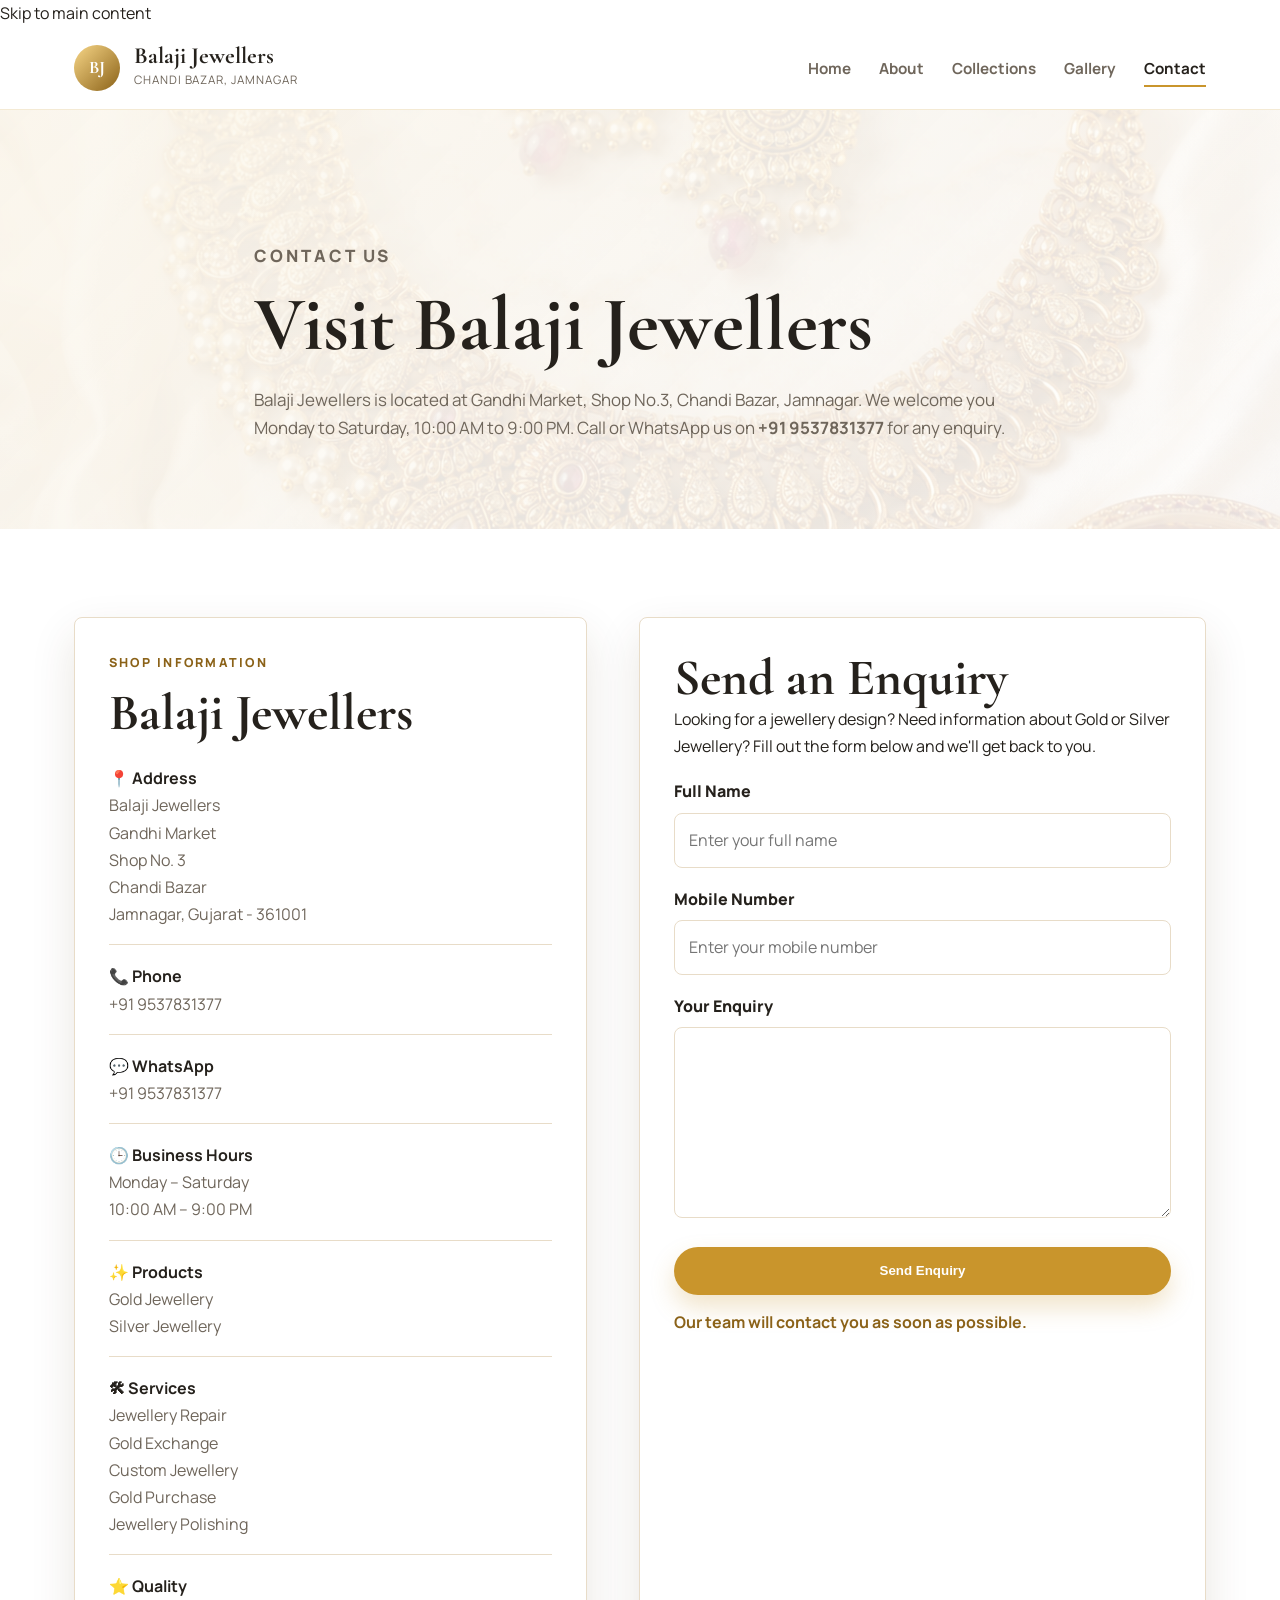
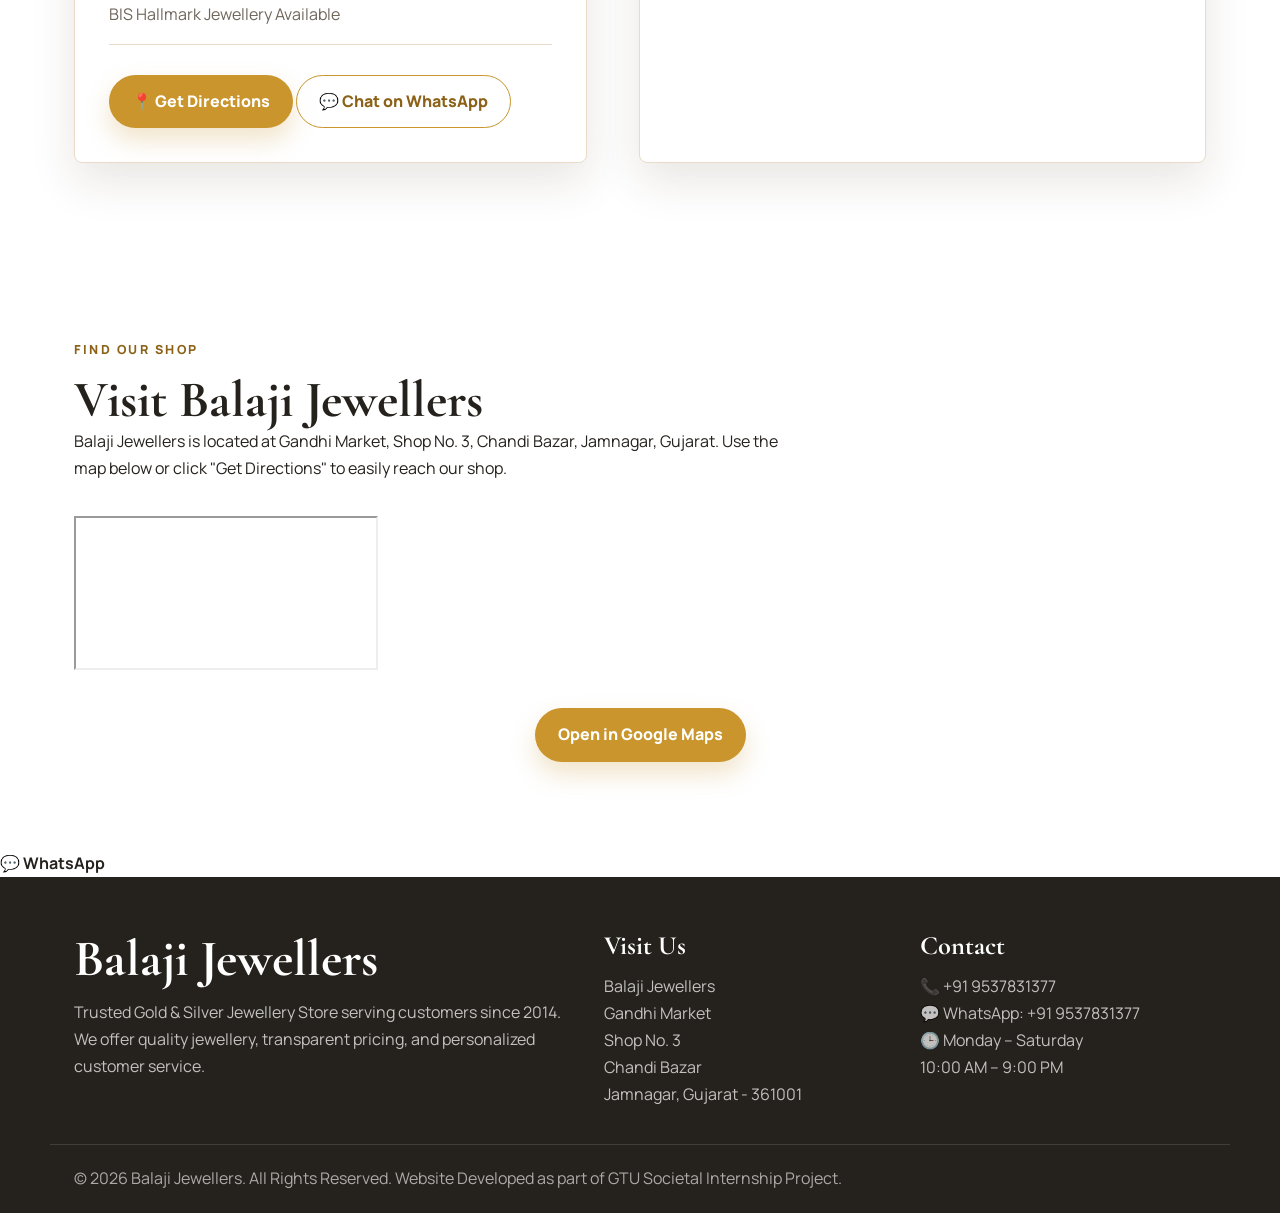
==== contact.html @ a7119f6e "Add files via upload" ====
<!DOCTYPE html>
<html lang="en">

<head>

  <meta charset="UTF-8">

  <meta name="viewport" content="width=device-width, initial-scale=1.0">

  <meta name="description"
    content="Contact Balaji Jewellers, Gandhi Market, Shop No.3, Chandi Bazar, Jamnagar. Visit our jewellery store or contact us for Gold & Silver jewellery, jewellery repair, custom jewellery, and gold exchange.">

  <title>Contact Balaji Jewellers | Chandi Bazar, Jamnagar</title>

  <link rel="preconnect" href="https://fonts.googleapis.com">

  <link rel="preconnect" href="https://fonts.gstatic.com" crossorigin>

  <link
    href="https://fonts.googleapis.com/css2?family=Cormorant+Garamond:wght@500;600;700&family=Manrope:wght@400;500;600;700&display=swap"
    rel="stylesheet">

  <link rel="stylesheet" href="css/style.css">

</head>

<body>

  <a class="skip-link" href="#main-content">

    Skip to main content

  </a>

  <header class="site-header">

    <nav class="navbar container" aria-label="Main navigation">

      <a class="brand" href="index.html" aria-label="Balaji Jewellers Home">

        <span class="brand-mark">BJ</span>

        <span>

          <strong>Balaji Jewellers</strong>

          <small>Chandi Bazar, Jamnagar</small>

        </span>

      </a>

      <button class="nav-toggle" type="button" aria-label="Open navigation" aria-expanded="false"
        aria-controls="primary-navigation">

        <span></span>

        <span></span>

        <span></span>

      </button>

      <ul class="nav-links" id="primary-navigation">

        <li><a href="index.html">Home</a></li>

        <li><a href="about.html">About</a></li>

        <li><a href="collections.html">Collections</a></li>

        <li><a href="gallery.html">Gallery</a></li>

        <li><a class="active" href="contact.html">Contact</a></li>

      </ul>

    </nav>

  </header>

  <main id="main-content">

    <section class="page-hero">

      <div class="container narrow reveal">

        <p class="eyebrow">

          Contact Us

        </p>

        <h1>

          Visit Balaji Jewellers

        </h1>

        <p>

          Balaji Jewellers is located at Gandhi Market,
          Shop No.3,
          Chandi Bazar,
          Jamnagar.

          We welcome you Monday to Saturday,
          10:00 AM to 9:00 PM.

          Call or WhatsApp us on

          <strong>+91 9537831377</strong>

          for any enquiry.

        </p>

      </div>

    </section>

    <section class="section contact-section">

      <div class="container contact-grid">

        <!-- Shop Details -->

        <section class="contact-panel reveal">

          <p class="eyebrow">

            Shop Information

          </p>

          <h2>

            Balaji Jewellers

          </h2>

          <ul class="contact-list">

            <li>

              <strong>📍 Address</strong>

              <span>

                Balaji Jewellers

                <br>

                Gandhi Market

                <br>

                Shop No. 3

                <br>

                Chandi Bazar

                <br>

                Jamnagar, Gujarat - 361001

              </span>

            </li>

            <li>

              <strong>📞 Phone</strong>

              <span>

                <a href="tel:+919537831377">

                  +91 9537831377

                </a>

              </span>

            </li>

            <li>

              <strong>💬 WhatsApp</strong>

              <span>

                <a href="https://wa.me/919537831377" target="_blank">

                  +91 9537831377

                </a>

              </span>

            </li>

            <li>

              <strong>🕒 Business Hours</strong>

              <span>

                Monday – Saturday

                <br>

                10:00 AM – 9:00 PM

              </span>

            </li>

            <li>

              <strong>✨ Products</strong>

              <span>

                Gold Jewellery

                <br>

                Silver Jewellery

              </span>

            </li>

            <li>

              <strong>🛠 Services</strong>

              <span>

                Jewellery Repair

                <br>

                Gold Exchange

                <br>

                Custom Jewellery

                <br>

                Gold Purchase

                <br>

                Jewellery Polishing

              </span>

            </li>

            <li>

              <strong>⭐ Quality</strong>

              <span>

                BIS Hallmark Jewellery Available

              </span>

            </li>

          </ul>

          <div style="margin-top:30px;">

            <a class="btn btn-primary" href="https://maps.app.goo.gl/PaVzjtN35CjSpVnx8" target="_blank">

              📍 Get Directions

            </a>

            <a class="btn btn-outline" href="https://wa.me/919537831377" target="_blank">

              💬 Chat on WhatsApp

            </a>

          </div>

        </section>

        <!-- Contact Form -->

        <form class="contact-form reveal reveal-delay-1">

          <h2>

            Send an Enquiry

          </h2>

          <p>

            Looking for a jewellery design?

            Need information about Gold or Silver Jewellery?

            Fill out the form below and we'll get back to you.

          </p>

          <label for="name">

            Full Name

          </label>

          <input id="name" name="name" type="text" placeholder="Enter your full name" required>

          <label for="phone">

            Mobile Number

          </label>

          <input id="phone" name="phone" type="tel" placeholder="Enter your mobile number" required>

          <label for="message">

            Your Enquiry

          </label>

          <textarea id="message" name="message" rows="6"
            placeholder="Tell us what jewellery or service you are looking for..." required>

</textarea>

          <button class="btn btn-primary" type="submit">

            Send Enquiry

          </button>

          <p class="form-note">

            Our team will contact you as soon as possible.

          </p>

        </form>

      </div>

    </section>

    <section class="section map-section">

      <div class="container">

        <div class="section-heading reveal">

          <p class="eyebrow">

            Find Our Shop

          </p>

          <h2>

            Visit Balaji Jewellers

          </h2>

          <p>

            Balaji Jewellers is located at Gandhi Market,
            Shop No. 3,
            Chandi Bazar,
            Jamnagar, Gujarat.

            Use the map below or click "Get Directions"
            to easily reach our shop.

          </p>

        </div>

        <div class="map-frame reveal">

          <iframe title="Balaji Jewellers Location"
            src="https://www.google.com/maps?q=Balaji+Jewellers+Gandhi+Market+Shop+No+3+Chandi+Bazar+Jamnagar&output=embed"
            loading="lazy" allowfullscreen referrerpolicy="no-referrer-when-downgrade">

          </iframe>

        </div>

        <div style="text-align:center;margin-top:30px;">

          <a class="btn btn-primary" href="https://maps.app.goo.gl/PaVzjtN35CjSpVnx8" target="_blank">

            Open in Google Maps

          </a>

        </div>

      </div>

    </section>

  </main>

  <!-- Floating WhatsApp -->

  <a class="whatsapp-float"
    href="https://wa.me/919537831377?text=Hello%20Balaji%20Jewellers,%20I%20would%20like%20to%20know%20more%20about%20your%20Gold%20and%20Silver%20Jewellery."
    target="_blank" aria-label="Chat with Balaji Jewellers on WhatsApp">

    <span aria-hidden="true">

      💬

    </span>

    <strong>

      WhatsApp

    </strong>

  </a>

  <footer class="site-footer">

    <div class="container footer-grid">

      <div>

        <h2>

          Balaji Jewellers

        </h2>

        <p>

          Trusted Gold & Silver Jewellery Store

          serving customers since 2014.

          We offer quality jewellery, transparent pricing,

          and personalized customer service.

        </p>

      </div>

      <div>

        <h3>

          Visit Us

        </h3>

        <p>

          Balaji Jewellers

          <br>

          Gandhi Market

          <br>

          Shop No. 3

          <br>

          Chandi Bazar

          <br>

          Jamnagar, Gujarat - 361001

        </p>

      </div>

      <div>

        <h3>

          Contact

        </h3>

        <p>

          📞 +91 9537831377

          <br>

          💬 WhatsApp: +91 9537831377

          <br>

          🕒 Monday – Saturday

          <br>

          10:00 AM – 9:00 PM

        </p>

      </div>

    </div>

    <p class="footer-bottom">

      © 2026 Balaji Jewellers.

      All Rights Reserved.

      Website Developed as part of GTU Societal Internship Project.

    </p>

  </footer>

  <script src="js/script.js"></script>

</body>

</html>
---- css/style.css ----
:root {
  --white: #ffffff;
  --ivory: #fbf7ee;
  --cream: #f4ead8;
  --gold: #c9952c;
  --gold-dark: #8b6218;
  --charcoal: #25211c;
  --muted: #6f665b;
  --line: #e8dcc8;
  --shadow: 0 18px 45px rgba(71, 49, 16, 0.12);
}

/* Base layout and typography */
* {
  box-sizing: border-box;
  margin: 0;
  padding: 0;
}

html {
  scroll-behavior: smooth;
}

body {
  background: var(--white);
  color: var(--charcoal);
  font-family: "Manrope", Arial, sans-serif;
  line-height: 1.7;
}

img {
  display: block;
  max-width: 100%;
}

a {
  color: inherit;
  text-decoration: none;
}

.container {
  margin: 0 auto;
  max-width: 1180px;
  padding: 0 24px;
  width: 100%;
}

.narrow {
  max-width: 820px;
}

/* Sticky header and navigation */
.site-header {
  backdrop-filter: blur(18px);
  background: rgba(255, 255, 255, 0.92);
  border-bottom: 1px solid rgba(201, 149, 44, 0.2);
  left: 0;
  position: sticky;
  right: 0;
  top: 0;
  z-index: 50;
}

.navbar {
  align-items: center;
  display: flex;
  justify-content: space-between;
  min-height: 82px;
}

.brand {
  align-items: center;
  display: inline-flex;
  gap: 14px;
}

.brand-mark {
  align-items: center;
  aspect-ratio: 1;
  background: linear-gradient(135deg, #f7d687, var(--gold-dark));
  border-radius: 50%;
  color: var(--white);
  display: inline-flex;
  font-family: "Cormorant Garamond", Georgia, serif;
  font-size: 1.1rem;
  font-weight: 700;
  justify-content: center;
  width: 46px;
}

.brand strong {
  display: block;
  font-family: "Cormorant Garamond", Georgia, serif;
  font-size: 1.45rem;
  line-height: 1;
}

.brand small {
  color: var(--muted);
  display: block;
  font-size: 0.73rem;
  letter-spacing: 0.08em;
  margin-top: 3px;
  text-transform: uppercase;
}

.nav-links {
  align-items: center;
  display: flex;
  gap: 28px;
  list-style: none;
}

.nav-links a {
  color: var(--muted);
  font-size: 0.95rem;
  font-weight: 700;
  position: relative;
}

.nav-links a::after {
  background: var(--gold);
  bottom: -8px;
  content: "";
  height: 2px;
  left: 0;
  position: absolute;
  transform: scaleX(0);
  transform-origin: left;
  transition: transform 0.25s ease;
  width: 100%;
}

.nav-links a:hover,
.nav-links a.active {
  color: var(--charcoal);
}

.nav-links a:hover::after,
.nav-links a.active::after {
  transform: scaleX(1);
}

.nav-toggle {
  background: transparent;
  border: 0;
  cursor: pointer;
  display: none;
  height: 44px;
  width: 44px;
}

.nav-toggle span {
  background: var(--charcoal);
  display: block;
  height: 2px;
  margin: 7px auto;
  transition: 0.25s ease;
  width: 25px;
}

/* Home hero */
.hero {
  min-height: calc(100vh - 82px);
  overflow: hidden;
  position: relative;
}

.hero-media {
  background:
    linear-gradient(90deg, rgba(255, 255, 255, 0.96) 0%, rgba(255, 255, 255, 0.82) 42%, rgba(255, 255, 255, 0.2) 100%),
    url("../images/hero-jewellery.png") center right / cover no-repeat;
  inset: 0;
  position: absolute;
}

.hero-content {
  align-items: flex-start;
  display: flex;
  flex-direction: column;
  justify-content: center;
  min-height: calc(100vh - 82px);
  padding-bottom: 76px;
  padding-top: 76px;
  position: relative;
}

.eyebrow {
  color: var(--gold-dark);
  font-size: 0.78rem;
  font-weight: 800;
  letter-spacing: 0.18em;
  margin-bottom: 14px;
  text-transform: uppercase;
}

h1,
h2,
h3 {
  font-family: "Cormorant Garamond", Georgia, serif;
  font-weight: 700;
  line-height: 1.05;
}

h1 {
  font-size: clamp(3.2rem, 6vw, 6.7rem);
  max-width: 760px;
}

h2 {
  font-size: clamp(2.15rem, 4vw, 4rem);
}

h3 {
  font-size: 1.65rem;
}

.hero-text {
  color: var(--muted);
  font-size: 1.12rem;
  margin: 24px 0 34px;
  max-width: 570px;
}

.hero-actions,
.visit-content {
  align-items: center;
  display: flex;
  flex-wrap: wrap;
  gap: 14px;
}

.btn {
  align-items: center;
  border: 1px solid transparent;
  border-radius: 999px;
  display: inline-flex;
  font-weight: 800;
  justify-content: center;
  min-height: 48px;
  padding: 12px 22px;
  transition: transform 0.2s ease, box-shadow 0.2s ease, background 0.2s ease;
}

.btn:hover {
  transform: translateY(-2px);
}

.btn-primary {
  background: var(--gold);
  box-shadow: 0 12px 25px rgba(201, 149, 44, 0.25);
  color: var(--white);
}

.btn-outline {
  background: rgba(255, 255, 255, 0.7);
  border-color: var(--gold);
  color: var(--gold-dark);
}

/* Reusable sections and cards */
.section {
  padding: 88px 0;
}

.intro-section,
.values-section,
.visit-band {
  background: var(--ivory);
}

.split {
  display: grid;
  gap: 48px;
  grid-template-columns: minmax(0, 1.1fr) minmax(280px, 0.7fr);
}

.split p:last-child {
  color: var(--muted);
  font-size: 1.06rem;
}

.section-heading {
  margin-bottom: 34px;
  max-width: 720px;
}

.card-grid {
  display: grid;
  gap: 24px;
  grid-template-columns: repeat(3, 1fr);
}

.collection-card {
  background: var(--white);
  border: 1px solid var(--line);
  border-radius: 8px;
  box-shadow: var(--shadow);
  overflow: hidden;
}

.collection-card img {
  aspect-ratio: 1 / 1;
  height: auto;
  object-fit: cover;
  width: 100%;
}

.collection-card div {
  padding: 26px;
}

.collection-card p,
.feature-row p,
.story-grid p,
.value-grid p,
.page-hero p,
.contact-list span,
.footer-grid p {
  color: var(--muted);
}

.visit-content {
  justify-content: space-between;
}

/* Interior page layouts */
.page-hero {
  background:
    linear-gradient(135deg, rgba(251, 247, 238, 0.96), rgba(255, 255, 255, 0.86)),
    url("../images/bridal-collection.png") center / cover no-repeat;
  padding: 112px 0 86px;
}

.page-hero p {
  font-size: 1.06rem;
  margin-top: 20px;
}

.story-grid,
.contact-grid {
  align-items: center;
  display: grid;
  gap: 52px;
  grid-template-columns: 0.95fr 1.05fr;
}

.story-grid img {
  border-radius: 8px;
  box-shadow: var(--shadow);
  min-height: 420px;
  object-fit: cover;
}

.story-grid p + p {
  margin-top: 18px;
}

.value-grid {
  display: grid;
  gap: 22px;
  grid-template-columns: repeat(3, 1fr);
}

.value-grid article {
  background: var(--white);
  border: 1px solid var(--line);
  border-radius: 8px;
  padding: 30px;
}

.value-grid span {
  color: var(--gold);
  display: inline-block;
  font-weight: 800;
  margin-bottom: 18px;
}

.collection-list {
  display: grid;
  gap: 42px;
}

.feature-row {
  align-items: center;
  display: grid;
  gap: 46px;
  grid-template-columns: 0.9fr 1fr;
}

.feature-row.reverse {
  grid-template-columns: 1fr 0.9fr;
}

.feature-row.reverse img {
  order: 2;
}

.feature-row img {
  aspect-ratio: 4 / 3;
  border-radius: 8px;
  box-shadow: var(--shadow);
  object-fit: cover;
  width: 100%;
}

.gallery-grid {
  display: grid;
  gap: 22px;
  grid-template-columns: repeat(3, 1fr);
}

.gallery-item {
  border-radius: 8px;
  box-shadow: var(--shadow);
  overflow: hidden;
  position: relative;
}

.gallery-item.large {
  grid-column: span 2;
  grid-row: span 2;
}

.gallery-item img {
  height: 100%;
  object-fit: cover;
  width: 100%;
}

.gallery-item figcaption {
  background: rgba(37, 33, 28, 0.76);
  bottom: 0;
  color: var(--white);
  font-weight: 800;
  left: 0;
  padding: 14px 18px;
  position: absolute;
  right: 0;
}

/* Contact form */
.contact-grid {
  align-items: stretch;
}

.contact-panel,
.contact-form {
  background: var(--white);
  border: 1px solid var(--line);
  border-radius: 8px;
  box-shadow: var(--shadow);
  padding: 34px;
}

.contact-list {
  display: grid;
  gap: 18px;
  list-style: none;
  margin: 24px 0 28px;
}

.contact-list li {
  border-bottom: 1px solid var(--line);
  padding-bottom: 16px;
}

.contact-list strong,
.contact-list span {
  display: block;
}

.contact-form label {
  display: block;
  font-weight: 800;
  margin: 18px 0 7px;
}

.contact-form input,
.contact-form textarea {
  border: 1px solid var(--line);
  border-radius: 8px;
  color: var(--charcoal);
  font: inherit;
  padding: 13px 14px;
  width: 100%;
}

.contact-form input:focus,
.contact-form textarea:focus {
  border-color: var(--gold);
  outline: 3px solid rgba(201, 149, 44, 0.15);
}

.contact-form button {
  margin-top: 20px;
  width: 100%;
}

.form-note {
  color: var(--gold-dark);
  font-weight: 700;
  margin-top: 14px;
}

/* Footer */
.site-footer {
  background: var(--charcoal);
  color: var(--white);
  padding: 56px 0 20px;
}

.footer-grid {
  display: grid;
  gap: 30px;
  grid-template-columns: 1.4fr 0.8fr 0.8fr;
}

.footer-grid h2,
.footer-grid h3 {
  margin-bottom: 12px;
}

.footer-grid p,
.footer-grid a {
  color: rgba(255, 255, 255, 0.72);
}

.footer-grid a {
  display: block;
  margin-bottom: 8px;
}

.footer-bottom {
  border-top: 1px solid rgba(255, 255, 255, 0.13);
  color: rgba(255, 255, 255, 0.62);
  margin: 36px auto 0;
  max-width: 1180px;
  padding: 20px 24px 0;
}

/* Responsive navigation and layouts */
@media (max-width: 900px) {
  .nav-toggle {
    display: block;
  }

  .nav-links {
    background: var(--white);
    border-bottom: 1px solid var(--line);
    box-shadow: var(--shadow);
    display: none;
    gap: 0;
    left: 0;
    padding: 12px 24px 24px;
    position: absolute;
    right: 0;
    top: 82px;
  }

  .nav-links.open {
    display: block;
  }

  .nav-links li {
    border-bottom: 1px solid var(--line);
  }

  .nav-links a {
    display: block;
    padding: 13px 0;
  }

  .hero-media {
    background:
      linear-gradient(180deg, rgba(255, 255, 255, 0.94) 0%, rgba(255, 255, 255, 0.78) 55%, rgba(255, 255, 255, 0.45) 100%),
      url("../images/hero-jewellery.png") center / cover no-repeat;
  }

  .split,
  .card-grid,
  .story-grid,
  .value-grid,
  .feature-row,
  .feature-row.reverse,
  .contact-grid,
  .footer-grid {
    grid-template-columns: 1fr;
  }

  .feature-row.reverse img {
    order: 0;
  }

  .gallery-grid {
    grid-template-columns: 1fr 1fr;
  }
}

@media (max-width: 620px) {
  .container {
    padding: 0 18px;
  }

  .brand small {
    display: none;
  }

  .brand strong {
    font-size: 1.22rem;
  }

  .hero,
  .hero-content {
    min-height: 680px;
  }

  h1 {
    font-size: 3rem;
  }

  .section {
    padding: 64px 0;
  }

  .page-hero {
    padding: 86px 0 66px;
  }

  .hero-actions,
  .visit-content {
    align-items: stretch;
    flex-direction: column;
  }

  .btn {
    width: 100%;
  }

  .gallery-grid {
    grid-template-columns: 1fr;
  }

  .gallery-item.large {
    grid-column: auto;
    grid-row: auto;
  }
}
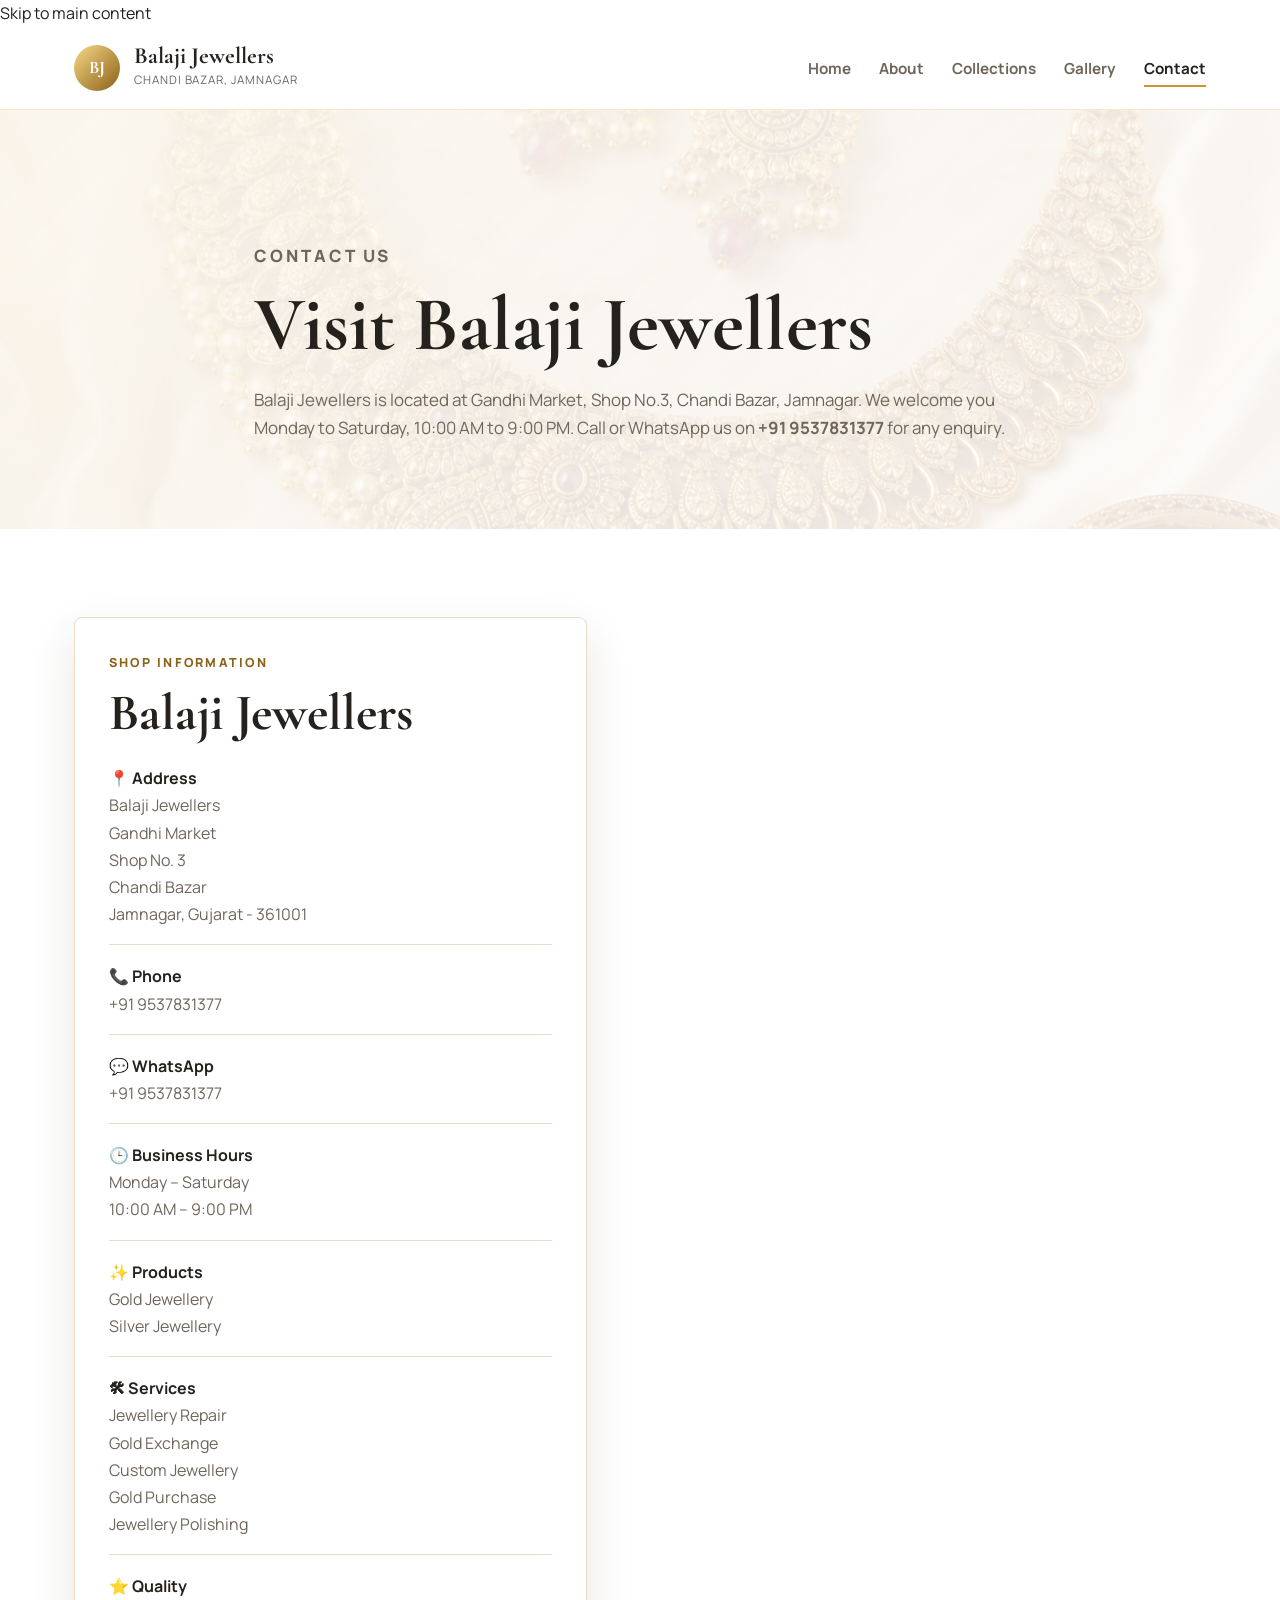
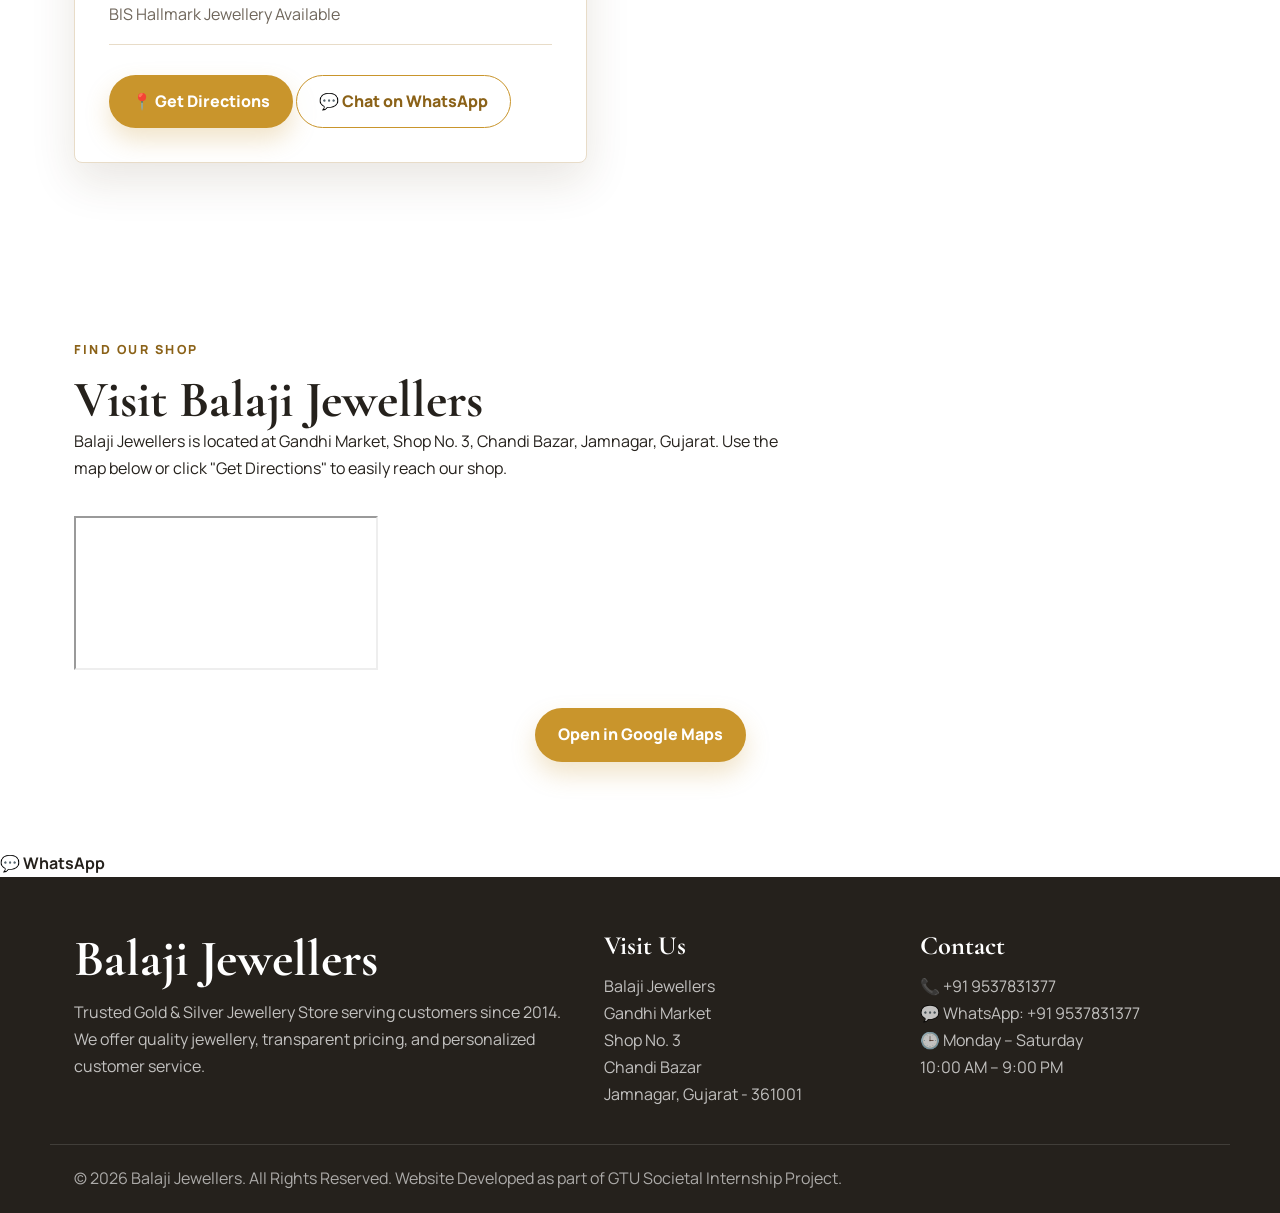
==== commit fdeade29: "Add files via upload" ====
--- a/contact.html
+++ b/contact.html
@@ -295,65 +295,7 @@
 
         <!-- Contact Form -->
 
-        <form class="contact-form reveal reveal-delay-1">
-
-          <h2>
-
-            Send an Enquiry
-
-          </h2>
-
-          <p>
-
-            Looking for a jewellery design?
-
-            Need information about Gold or Silver Jewellery?
-
-            Fill out the form below and we'll get back to you.
-
-          </p>
-
-          <label for="name">
-
-            Full Name
-
-          </label>
-
-          <input id="name" name="name" type="text" placeholder="Enter your full name" required>
-
-          <label for="phone">
-
-            Mobile Number
-
-          </label>
-
-          <input id="phone" name="phone" type="tel" placeholder="Enter your mobile number" required>
-
-          <label for="message">
-
-            Your Enquiry
-
-          </label>
-
-          <textarea id="message" name="message" rows="6"
-            placeholder="Tell us what jewellery or service you are looking for..." required>
-
-</textarea>
-
-          <button class="btn btn-primary" type="submit">
-
-            Send Enquiry
-
-          </button>
-
-          <p class="form-note">
-
-            Our team will contact you as soon as possible.
-
-          </p>
-
-        </form>
-
+        
       </div>
 
     </section>
